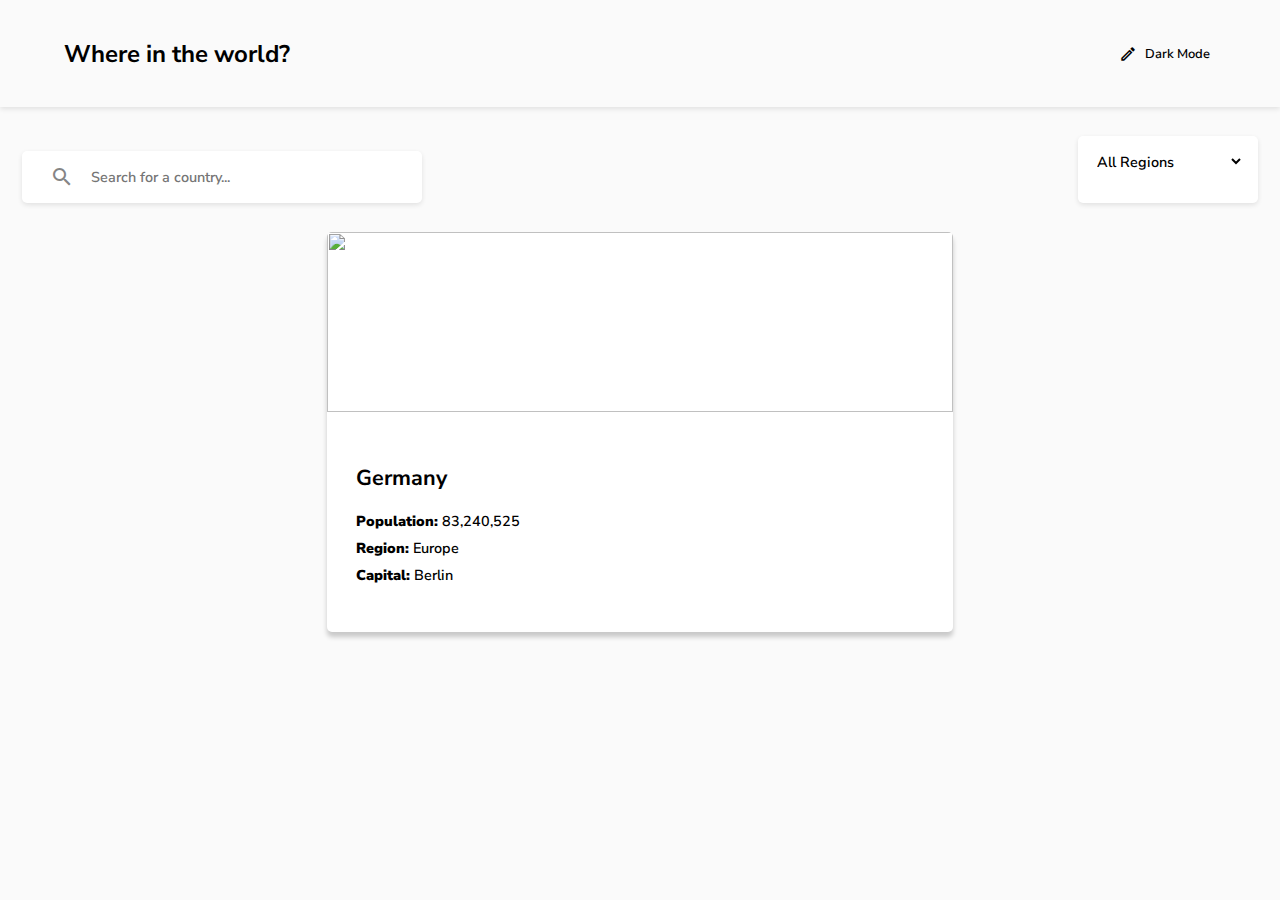
==== index.html @ cbbdff85 "commit with html and styles" ====
<!DOCTYPE html>
<html lang="en">
<head>
    <meta charset="UTF-8">
    <meta http-equiv="X-UA-Compatible" content="IE=edge">
    <meta name="viewport" content="width=device-width, initial-scale=1.0">
    <link href="https://fonts.googleapis.com/css?family=Material+Icons|Material+Icons+Outlined|Material+Icons+Two+Tone|Material+Icons+Round|Material+Icons+Sharp" rel="stylesheet">
    <!-- <link href="https://fonts.googleapis.com/icon?family=Material+Icons" rel="stylesheet"> -->
    <link rel="stylesheet" href="styles.css">
    <title>Where in the World?</title>
</head>
<body>
    <div>
    <header class="header">
        <div class="container">
            <h1>Where in the world?</h1>
            <button class="darkModeToggle"><span class="material-icons-outlined">dark_mode</span>Dark Mode</button>
        </div>
    </header>

    <main class="main">
        <div class="flex">
            <div class="searchContainer">
                <span class="material-icons">search</span><input type="text" class="search" placeholder="Search for a country...">
            </div>
            <div class="filterContainer">
                <select class="filters">
                    <option value>All Regions</option>
                    <option value="Africa">Africa</option>
                    <option value="Americas">Americas</option>
                    <option value="Asia">Asia</option>
                    <option value="Asia">Asia</option>
                    <option value="Europe">Europe</option>
                    <option value="Oceania">Oceania</option>
                </select> 
            </div>
        </div>

        <div class="showCountries">
            <section class="countryContainer">
                <img class="flagContainer" src="https://flagcdn.com/de.svg">
                <div class="countryDetails">
                    <h2 class="countryName">Germany</h3>
                    <ul class="countryFacts">
                        <li> <strong>Population: </strong>83,240,525</li>
                        <li> <strong>Region: </strong>Europe</li>
                        <li> <strong>Capital: </strong>Berlin </li>
                    </ul>

                </div>
                
            </section>

        </div>
        
    </main>
</div>
</body>
</html>
---- styles.css ----
@import url("https://fonts.googleapis.com/css2?family=Nunito+Sans:wght@300;600;800&display=swap");

:root {
    --clr-dm-el: hsl(209, 23%, 22%);
    --clr-dm-bg: hsl(207, 26%, 17%);
    --clr-dm-tx: hsl(0, 0%, 100%);
  
    --clr-lm-el: hsl(0, 0%, 100%);
    --clr-lm-bg: hsl(0, 0%, 98%);
    --clr-lm-tx: hsl(200, 15%, 8%);
    --clr-lm-in: hsl(0, 0%, 52%);
  
    --fs-home: 0.875rem;
    --fs-details: 1rem;
  
    --fw-1: 300;
    --fw-2: 600;
    --fw-3: 800;
}

*,
*::before,
*::after {
  box-sizing: border-box;
}

body {
    background-color: var(--clr-lm-bg);
    font-family: "Nunito Sans", sans-serif;
    font-size: var(--fs-home);
    font-weight: var(--fw-2);
    margin: 0;
}

input:focus-visible,
select:focus-visible {
  outline: 0;
}

input {
    font: inherit;
  }
  
button,
select {
    font: inherit;
    cursor: pointer;
  }
  
button:focus-visible {
    outline: 2px solid black;
}

.dark button:focus-visible {
    outline: 2px solid #fff;
  }

img {
    max-width:100%
}

.container {
    width: min(90%, 370px);
    margin: 0 auto;
}

.dark {
    color: var(--clr-dm-tx);
    background-color:var(--clr-dm-bg) ;
}

.header {
    box-shadow: 0 2px 5px rgba(0, 0, 0, 0.1);
    margin-bottom: 1em;
    padding: 1.5em 0;
}

.dark .header {
    background-color: var(--clr-dm-bg);
}

.darkModeToggle {
    background-color: transparent;
    border: 0;
    color: inherit;
    display: flex;
    align-items: center;
    gap: 0.5rem;
    font-size: 0.9em;
}

.darkModeToggle .material-icons-outlined {
    font-size: 18px;
}

.darkModeToggle:hover, 
.darkModeToggle:focus-visible {
    text-decoration: underline;
}

.header > .container {
    display: flex;
    align-items: center;
    justify-content: space-between;
}

h1 {
    font-size: 18px;
}

.main {
    --radius: 5px;
}

.dark .main {
    background-color: var(--clr-dm-bg);
}

.flex {
    margin-left: 1.5em;
    margin-right: 1.5em;
}

.searchContainer,
.filterContainer {
    border-radius: var(--radius);
    box-shadow: 0 2px 5px rgba(0, 0, 0, 0.1);
}

.searchContainer {
    align-items: center;
    background-color: #fff;
    color: var(--clr-lm-in);
    display: flex;
    gap: 1em;
    margin-top: 2em;
    padding: 1em 2em;
    width: 100%;
}

.dark .searchContainer {
    background-color: var(--clr-dm-el);
    color: #fff;
}

.search {
    width: 100%;
    border: 0;
    background-color: transparent;
    color: inherit;
}

.search:focus-visible {
    outline: 2px solid black;
}

.dark .search:focus-visible {
    outline: 2px solid #fff;
}

.dark .search::placeholder {
    color: var(--clr-dm-tx);
}

.dark .search::-ms-input-placeholder {
    color: var(--clr-dm-tx);
}

.filterContainer {
    background-color: #fff;
    margin-top: 1em;
    width: 60%;
    padding: 0 1em;

}

.dark .filterContainer {
    background-color: var(--clr-dm-el);
}

.filters {
    background-color: transparent;
    border: 0;
    color: inherit;
    padding-block: 1em;
    width: 100%;
}

.filters:focus-visible {
    outline: 2px solid black;
}

.dark .filters:focus-visible {
    outline: 2px solid #fff;
}

.dark .filters > option {
    background-color: var(--clr-dm-bg);
}

.countryContainer {
    background-color: #fff;
    border-radius: var(--radius);
    border: 0;
    box-shadow: 0 5px 5px rgba(0, 0, 0, 0.2);
    cursor: pointer;
    display: grid;
    grid-template-rows: 45% 55%;
    margin: 3em auto;
    padding: 0;
    text-align: left;
    width: min(80%, 300px);
}

.countryContainer:focus-visible {
    outline: 5px solid black;
}

.dark .countryContainer {
    background-color: var(--clr-dm-el);
    color: #fff;
}
  
.dark .countryContainer:focus-visible {
    outline: 5px solid #fff;
}

.flagContainer {
    border-top-left-radius: var(--radius);
    border-top-right-radius: var(--radius);
    height: 100%;
    object-fit: cover;
    width: 100%;
}

.countryDetails {
    padding: 1em 2em 2em 2em;
}

.countryFacts,
.detailFacts {
    list-style: none;
    padding-left: 0;
}

.countryFacts > li + li,
.detailFacts > li + li {
  margin-top: 0.5em;
}

.detail {
    margin-right: 1.5em;
    margin-left: 1.5em;
    font-size: var(--fs-details);
}
  
.detail button {
    background-color: #fff;
    border: 0;
    color: inherit;
    padding: 0.25em 2em;
}
  
.dark .detail button {
    background-color: var(--clr-dm-el);
}

.backBtn {
    align-items: center;
    box-shadow: 0 0 5px rgba(0, 0, 0, 0.5);
    display: flex;
    gap: 0.5em;
    margin-block: 2em 5em;
}

.detailFlag {
    max-height: 250px;
    object-fit: cover;
    width: 100%;
}

.detailCountryName {
    margin-top: 1em;
}

.borderContainer {
    align-items: center;
    display: flex;
    flex-wrap: wrap;
    gap: 0.66em;
    padding-bottom: 2em;
}

.borderCountry {
    box-shadow: 0 0 5px rgba(0, 0, 0, 0.2);
}

.detailFacts {
    margin-block: 2em;
    margin-left: -1em;
    font-size: 1em;
    line-height: 2em;
}

@media (min-width: 650px) {
    h1 {
      font-size: 1.5rem;
    }
  
    .container {
      width: min(1300px, 90%);
    }
  
    .flex {
      display: flex;
      /* align-items: flex-end; */
      justify-content: space-between;
      gap: 1em;
    }
  
    .flex > * {
      width: 100%;
    }
  
    .searchContainer {
      max-width: 400px;
    }
  
    .filterContainer {
      max-width: 180px;
    }

    .showCountries {
        display: grid;
        grid-template-columns: repeat(auto-fit, minmax(260px, 1fr));
        grid-auto-rows: 400px;
        gap: 3em;
        margin-top: 2em;
        padding-bottom: 1em;
        margin-right: 1.5em;
        margin-left: 1.5em;
      }
    
      .countryContainer {
        width: min(100%, 626px);
        margin: 0 auto;
      }
    
      .countryDetails {
        margin-block: auto;
        padding: 0 2em;
      }
    
      .detailFlag {
        max-height: unset;
      }
    }

@media (min-width: 700px) {
    :root {
        --fs-home: 0.9rem;
        --fs-details: 1rem;
        }
    }

@media (min-width: 1000px) {
    .desktopFlex {
        display: flex;
        align-items: flex-start;
        gap: 8em;
    }

    .flexible {
        flex:1;
    }
      
    .detailFlag {
        max-height: unset;
    }
      
    .detailsInfo {
        width: 100%;
    }
      
    .detailCountryName {
        margin: 0;
    }
}
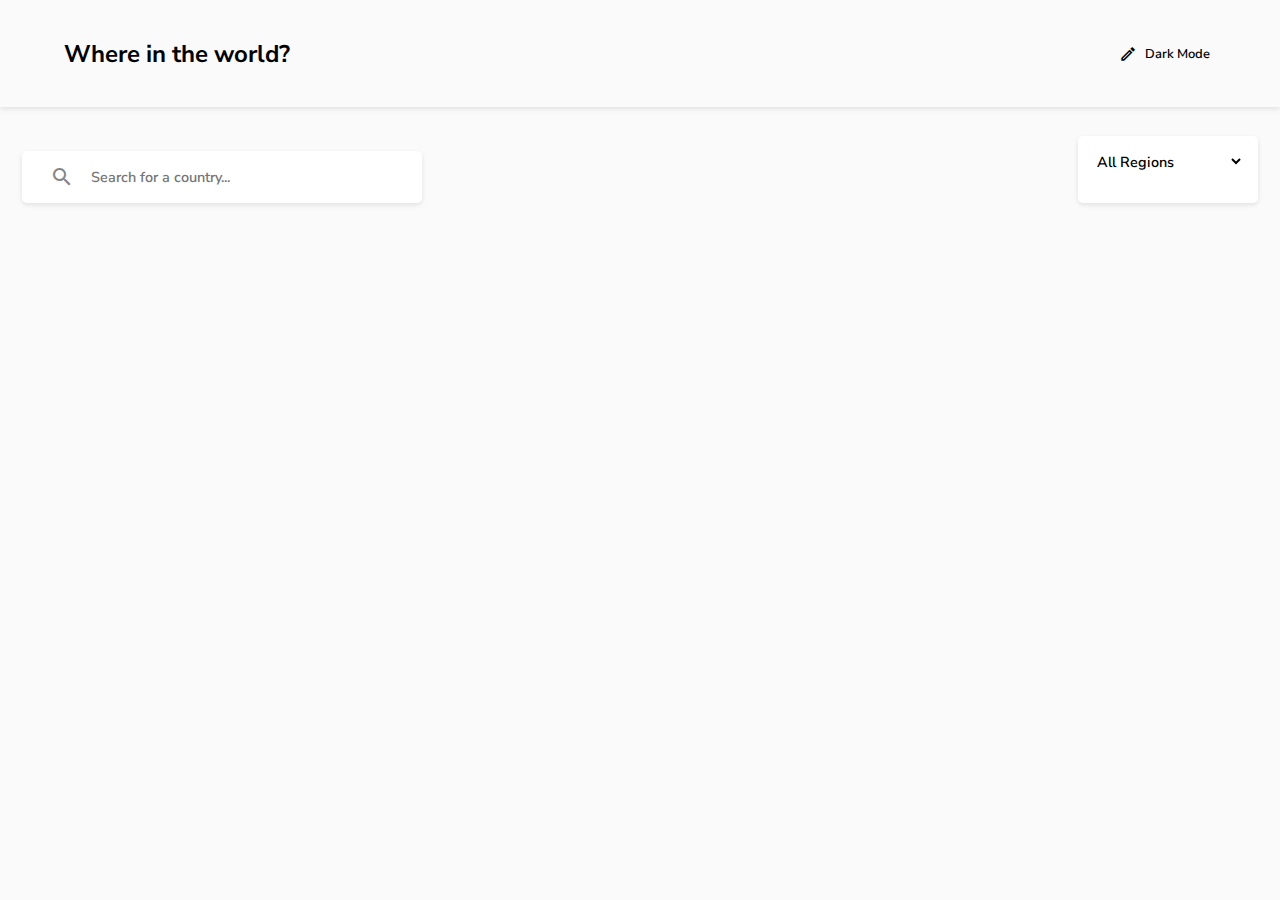
==== commit e5ae2cd3: "countries show onload" ====
--- a/index.html
+++ b/index.html
@@ -37,7 +37,7 @@
         </div>
 
         <div class="showCountries">
-            <section class="countryContainer">
+            <!-- <section class="countryContainer">
                 <img class="flagContainer" src="https://flagcdn.com/de.svg">
                 <div class="countryDetails">
                     <h2 class="countryName">Germany</h3>
@@ -46,14 +46,12 @@
                         <li> <strong>Region: </strong>Europe</li>
                         <li> <strong>Capital: </strong>Berlin </li>
                     </ul>
-
                 </div>
-                
-            </section>
-
+            </section> -->
         </div>
         
     </main>
 </div>
+<script src="app.js"></script>
 </body>
 </html>